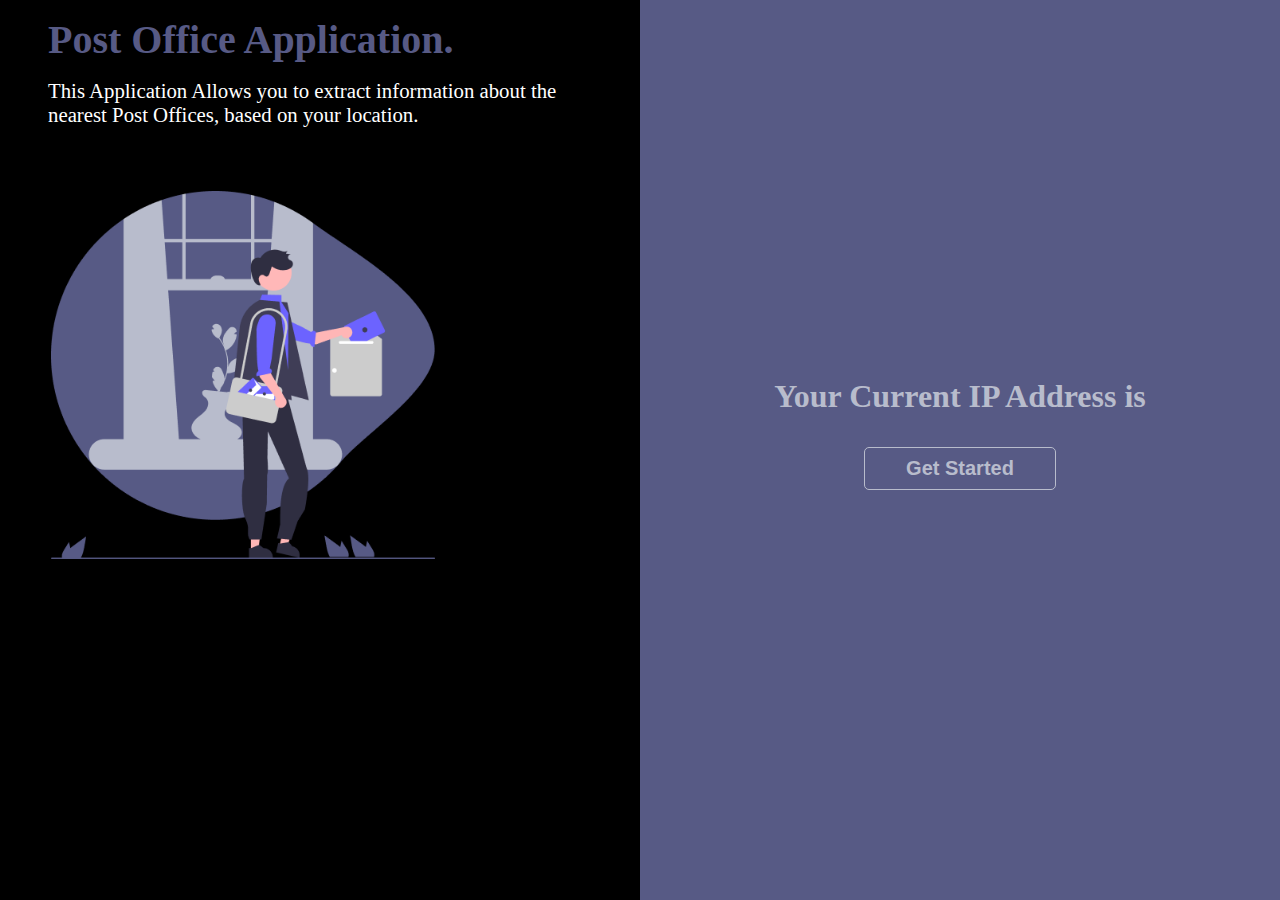
==== index.html @ 323b967a "first commit" ====
<!DOCTYPE html>
<html lang="en">
  <head>
    <meta charset="UTF-8" />
    <meta name="viewport" content="width=device-width, initial-scale=1.0" />
    <title>Location founder</title>
    <script src="https://ajax.googleapis.com/ajax/libs/jquery/3.2.1/jquery.min.js"></script>
    <link rel="stylesheet" href="style.css" />
  </head>
  <body>
    <div class="container">
     
      <div class="left">
        <h1>Post Office Application.</h1>
        <p>
          This Application Allows you to extract information about the nearest
          Post Offices, based on your location.
        </p>
        <img src="images/undraw_messenger_re_8bky 1.png" alt="" />
      </div>
      
      <div class="right">
        <h1>Your Current IP Address is <span id="yourIp"></span></h1>
        <button onclick="ShowData()">Get Started</button>
      </div>
    </div>

    <div class="post" id="post">
      <div class="dataDiv" id="dataDiv">
        
      </div>

      <div class="about" id="about">
        <div class="info-div" id="info-div">
        </div>
      </div>
    </div>
  </body>
  <script src="script.js"></script>
</html>
---- style.css ----
* {
    margin: 0%;
    padding: 0%;
    box-sizing: border-box;
  }
  
  .container {
    /* display: none; */
    display: flex;
    height: 100vh;
  }
  .left {
    flex-basis: 50%;
    color: #fff;
    background-color: #000;
    height: 100vh;
  }
  .right {
    flex-basis: 50%;
    display: flex;
    flex-direction: column;
    justify-content: center;
    align-items: center;
    height: 100vh;
    color: #fff;
    background-color: rgba(87, 90, 133, 1);
  }
  .left img {
    width: 24rem;
    margin-top: 10%;
    margin-left: 8%;
  }
  .left p {
    margin-left: 3rem;
    margin-right: 5rem;
    font-size: 1.3rem;
  }
  .left h1 {
    margin-left: 3rem;
    padding: 1rem 0 1rem;
    color: rgba(87, 90, 133, 1);
    font-size: 40px;
  }
  
  .right span {
    color: #fff;
  }
  .right h1 {
    color: rgba(184, 188, 204, 1);
  }
  
  .right button {
    margin: 2rem;
    width: 12rem;
    height: 2.7rem;
    background-color: rgba(87, 90, 133, 1);
    color: rgba(184, 188, 204, 1);
    border: 1px solid rgba(184, 188, 204, 1);
    border-radius: 5px;
    font-size: 20px;
    font-weight: 700;
    cursor: pointer;
  }
  .post {
    display: none;
  }
  .nav {
    background-color: #000;
    color: rgba(184, 188, 204, 1);
  }
  .information {
    display: flex;
  }
  .nav>h1 {
    padding: 1.4rem;
  }
  #IpAdd {
    color: #fff !important;
  }
  .lat,
  #city,
  #organisation {
    flex-basis: 30%;
    margin: 2rem;
    color: rgba(184, 188, 204, 0.5) !important;
  }
  .lat>h1,
  #city>h1,
  #organisation>h1{
    padding: 0 0 1rem;
  }
  .map {
    display: flex;
    flex-direction: column;
    align-items: center;
    background-color: rgba(87, 90, 133, 1);
  }
  .map h1 {
    font-size: 3rem;
    margin-bottom: 1rem;
    padding: 1rem;
    margin-top: 1.2rem;
    color: rgba(184, 188, 204, 1) !important;
  }
  #mapFrame {
    width: 90%;
    margin-bottom: 1.5rem;
  }
  .about {
    background-color: #000;
    color: #fff;
  }
  #info {
    text-align: center;
    font-size: 2rem;
    padding: 2rem;
    color: rgba(184, 188, 204, 1) !important;
  }
  .about-info {
    padding: 2rem;
  }
  .about-info h1 {
    margin-top: 0.7rem;
  }
  .postOffice h1 {
    text-align: center;
    padding: 2rem;
    font-size: 3rem;
    color: rgba(184, 188, 204, 1) !important;
    font-family: Montserrat;
  }
  .box {
    position: relative;
  }
  .box input {
    width: 90%;
    padding: 1rem;
    margin: 3rem;
    z-index: 0;
    background-color: #000;
    color: #fff;
    border: 2px solid rgba(87, 90, 133, 1);
    border-radius: 14px;
    outline: none;
  
    font-size: 2rem;
  }
  
  .box img {
    width: 1rem;
    position: absolute;
    left: 3.3rem;
  
    top: 5rem;
  }
  #postalCard {
    display: grid;
    grid-template-columns: repeat(2, auto);
    gap: 2rem;
  }
  .card {
    background-color: rgba(87, 90, 133, 1);
    color: rgba(184, 188, 204, 1);
    font-size: 1.4rem;
    padding: 2rem;
    margin: 2rem;
    border-radius: 12px;
  }
  
  @media only screen and (max-width: 600px) {
    .container {
      display: flex;
      flex-direction: column;
    }
    .left {
      display: flex;
      flex-direction: column;
      align-items: center;
      justify-content: center;
    }
    .left img {
      width: 20rem;
      margin-bottom: 2rem;
    }
  
    .right {
      display: flex;
      flex-direction: column;
      align-items: center;
    }
    .right h1 {
      text-align: center;
    }
    .information {
      display: flex;
      flex-direction: column;
      margin-top: -1rem;
    }
    .box input {
      margin: 1rem;
      position: relative;
    }
    .box img {
      position: absolute;
      top: 3rem;
      left: 1.3rem;
    }
    #postalCard {
      display: grid;
      grid-template-columns: repeat(1, auto);
      align-items: center;
    }
  }
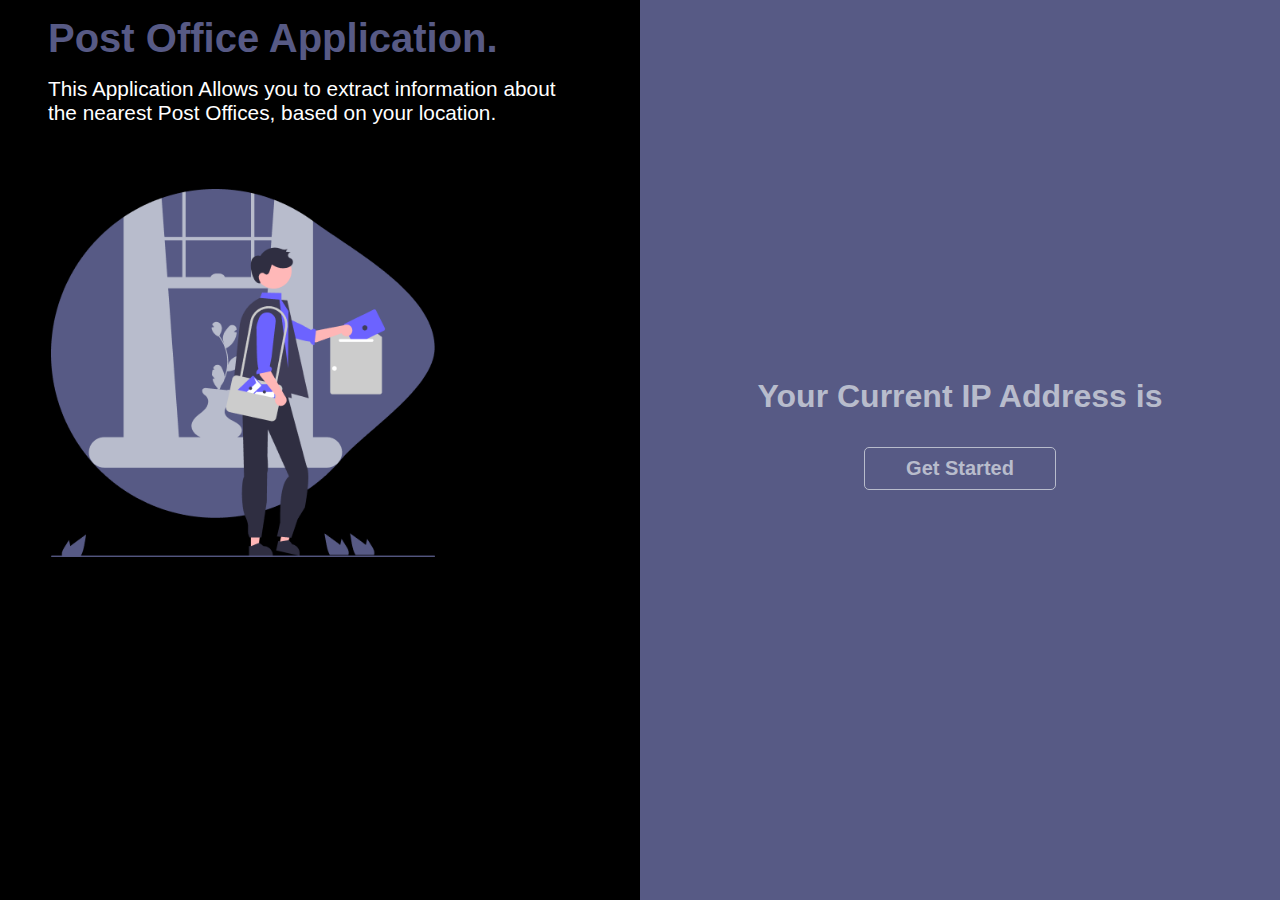
==== commit 8da457e5: "last commit" ====
--- a/index.html
+++ b/index.html
@@ -16,7 +16,7 @@
           This Application Allows you to extract information about the nearest
           Post Offices, based on your location.
         </p>
-        <img src="images/undraw_messenger_re_8bky 1.png" alt="" />
+        <img src="images/dp.png" alt="" />
       </div>
       
       <div class="right">
--- a/style.css
+++ b/style.css
@@ -2,6 +2,7 @@
     margin: 0%;
     padding: 0%;
     box-sizing: border-box;
+    font-family: 'Montserrat', sans-serif;
   }
   
   .container {
@@ -70,6 +71,7 @@
   }
   .information {
     display: flex;
+    padding: 0 5rem 0 0;
   }
   .nav>h1 {
     padding: 1.4rem;
@@ -103,8 +105,9 @@
     color: rgba(184, 188, 204, 1) !important;
   }
   #mapFrame {
-    width: 90%;
+    width: 95%;
     margin-bottom: 1.5rem;
+    height: 65vh;
   }
   .about {
     background-color: #000;
@@ -112,15 +115,17 @@
   }
   #info {
     text-align: center;
-    font-size: 2rem;
+    font-size: 3rem;
     padding: 2rem;
     color: rgba(184, 188, 204, 1) !important;
   }
   .about-info {
     padding: 2rem;
+    color: rgba(184, 188, 204, 0.5) !important;
   }
   .about-info h1 {
     margin-top: 0.7rem;
+    padding: 0 0 1rem;
   }
   .postOffice h1 {
     text-align: center;
@@ -142,16 +147,15 @@
     border: 2px solid rgba(87, 90, 133, 1);
     border-radius: 14px;
     outline: none;
-  
+    text-indent: 30px;
     font-size: 2rem;
   }
   
-  .box img {
-    width: 1rem;
+  .box>img {
+    width: 2rem;
     position: absolute;
     left: 3.3rem;
-  
-    top: 5rem;
+    top: 4.5rem;
   }
   #postalCard {
     display: grid;
@@ -165,9 +169,10 @@
     padding: 2rem;
     margin: 2rem;
     border-radius: 12px;
-  }
-  
-  @media only screen and (max-width: 600px) {
+    width: 40vw;
+  }
+  
+  @media only screen and (max-width: 642px) {
     .container {
       display: flex;
       flex-direction: column;
@@ -210,5 +215,8 @@
       grid-template-columns: repeat(1, auto);
       align-items: center;
     }
+    .card{
+        width: 88vw;
+    }
   }
   